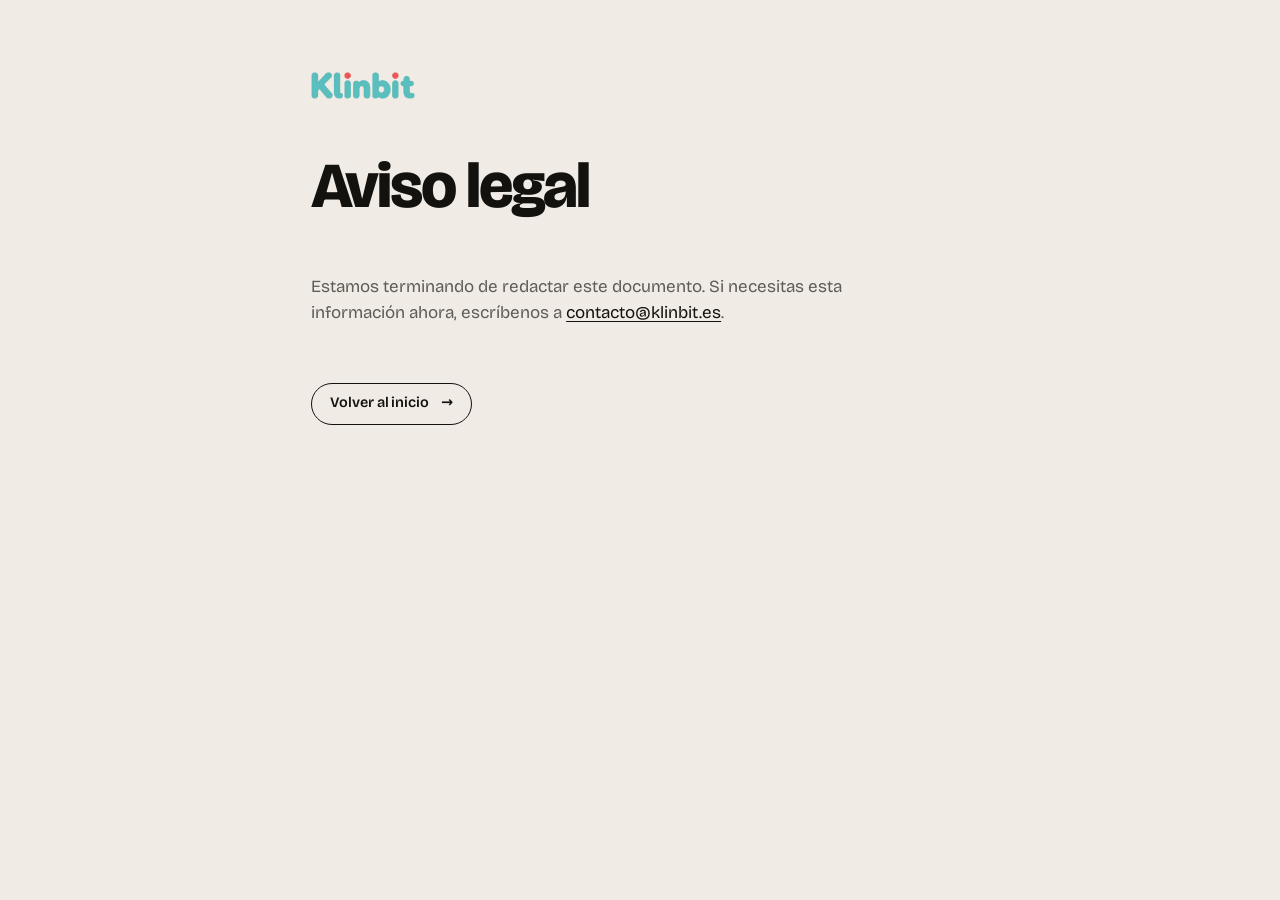
==== aviso-legal.html @ e5b4c623 "Web de Klinbit: estructura lista para GitHub Pages Sitio estático sin dependencias. Estructura: inde" ====
<!DOCTYPE html>
<html lang="es">
<head>
  <meta charset="utf-8">
  <meta name="viewport" content="width=device-width, initial-scale=1">
  <title>Aviso legal | Klinbit</title>
  <meta name="robots" content="noindex">
  <link rel="icon" type="image/png" href="icons/favicon.png">
  <link rel="preload" href="fonts/bricolage-grotesque-latin.woff2" as="font" type="font/woff2" crossorigin>
  <link rel="stylesheet" href="css/styles.css">
</head>
<body>
  <!--
    PENDIENTE: sustituir el contenido de esta página por el texto legal definitivo
    (Aviso legal). Mientras tanto la web enlaza aquí para que ningún enlace quede roto.
  -->
  <main class="legal-page">
    <div class="legal-page__in">
      <a class="legal-page__logo" href="index.html" aria-label="Klinbit, volver al inicio"><img src="images/klinbit-logo.webp" alt="Klinbit" width="594" height="155"></a>
      <h1>Aviso legal</h1>
      <p>Estamos terminando de redactar este documento. Si necesitas esta información ahora, escríbenos a <a href="mailto:contacto@klinbit.es">contacto@klinbit.es</a>.</p>
      <p><a class="btn btn--sm" href="index.html">Volver al inicio <span class="btn__arrow" aria-hidden="true">→</span></a></p>
    </div>
  </main>
</body>
</html>
---- css/styles.css ----
/* ==========================================================================
   KLINBIT · Hoja de estilos (v2, rediseño premium)
   --------------------------------------------------------------------------
   01 Fuentes y tokens        06 Acto I · Apertura
   02 Base                    07 Acto II · Problema y método
   03 Layout y utilidades     08 Acto III · Entregable, equipo, pruebas
   04 Componentes             09 Cierre: contacto + FAQ
   05 Cabecera y menú         10 Pie · 11 Movimiento · 12 Responsive

   Sistema:
   · Dos familias, tres registros con función
       Archivo Black ........ solo H1 y cifras protagonistas
       Bricolage (contraste) . titulares y texto
       Bricolage (fino) ..... etiquetas, datos, firmas
   · Paleta: papel, tinta cálida, turquesa y UN solo rojo.
       Rojo = "lo que reducimos". Turquesa = lo medido / el método.
   ========================================================================== */

/* ---------- 01. Fuentes y tokens ---------- */
@font-face { font-family: "Archivo Black"; font-weight: 400; font-display: swap;
  src: url("../fonts/archivo-black-latin.woff2") format("woff2"); }
@font-face { font-family: "Bricolage Grotesque"; font-weight: 200 800; font-display: swap;
  src: url("../fonts/bricolage-grotesque-latin.woff2") format("woff2"); }

/* Permite animar el avance de las "máscaras de dibujo" de las ilustraciones */
@property --p { syntax: "<number>"; inherits: false; initial-value: 0; }

:root {
  /* Color */
  --paper: #f0ece5;
  --paper-2: #e6e0d6;
  --ink: #14120f;
  --ink-2: #1e1b17;
  --teal: #5bc4c1;
  --red: #e0574d;
  --muted: rgba(20, 18, 15, .66);
  --muted-inv: rgba(240, 236, 229, .7);
  --line: rgba(20, 18, 15, .16);
  --line-inv: rgba(240, 236, 229, .2);

  /* Tipografía */
  --f-display: "Archivo Black", "Archivo", system-ui, sans-serif;
  --f-text: "Bricolage Grotesque", system-ui, -apple-system, "Segoe UI", sans-serif;
  --f-label: var(--f-text); /* etiquetas: Bricolage en peso fino, en mayúsculas pequeñas */

  /* Layout */
  --max: 1440px;
  --gutter: clamp(20px, 4vw, 56px);
  --header-h: 72px;
  --title: clamp(2rem, min(5vw, 7.5svh), 5rem);   /* tamaño único de los títulos de sección */

  /* Movimiento */
  --ease: cubic-bezier(.2, .8, .2, 1);
  --ease-out: cubic-bezier(.16, 1, .3, 1);
}

/* ---------- 02. Base ---------- */
*, *::before, *::after { box-sizing: border-box; }
html { -webkit-text-size-adjust: 100%; scroll-padding-top: 24px; }
html:not(.has-pin) { scroll-behavior: smooth; }
body {
  margin: 0; background: var(--paper); color: var(--ink);
  font-family: var(--f-text); font-size: 1.0625rem; line-height: 1.55; font-weight: 400;
  -webkit-font-smoothing: antialiased; text-rendering: optimizeLegibility;
  overflow-x: clip;
}
img, svg { display: block; max-width: 100%; }
img { height: auto; }
h1, h2, h3, h4, p, ul, ol, figure, blockquote, dl, dd { margin: 0; }
ul, ol { padding: 0; list-style: none; }
a { color: inherit; }
button, input, textarea { font: inherit; color: inherit; }
sub { font-size: .62em; line-height: 0; }
::selection { background: var(--teal); color: var(--ink); }

:focus-visible { outline: 2px solid var(--ink); outline-offset: 4px; border-radius: 4px; }
[data-tone="dark"] :focus-visible, .tone-dark :focus-visible { outline-color: var(--teal); }

.skip-link { position: fixed; left: 16px; top: -80px; z-index: 200; background: var(--ink); color: var(--paper);
  padding: 12px 18px; border-radius: 999px; text-decoration: none; transition: top .2s var(--ease); }
.skip-link:focus { top: 12px; }
.sr-only { position: absolute !important; width: 1px; height: 1px; margin: -1px; padding: 0; overflow: hidden;
  clip: rect(0 0 0 0); white-space: nowrap; border: 0; }

/* Grano de papel: sutil pero perceptible, sobre toda la página */
.grain-fx { position: fixed; inset: 0; z-index: 90; pointer-events: none; opacity: .5; mix-blend-mode: multiply;
  background-image: url("data:image/svg+xml;utf8,<svg xmlns='http://www.w3.org/2000/svg' width='220' height='220'><filter id='n' x='0' y='0' width='100%' height='100%'><feTurbulence type='fractalNoise' baseFrequency='.8' numOctaves='2' stitchTiles='stitch'/><feColorMatrix values='0 0 0 0 .2  0 0 0 0 .18  0 0 0 0 .15  0 0 0 .22 0'/></filter><rect width='100%' height='100%' filter='url(%23n)'/></svg>");
  background-size: 220px; }

/* ---------- 03. Layout y utilidades ---------- */
.wrap { width: 100%; max-width: var(--max); margin-inline: auto; padding-inline: var(--gutter); }
.grid { display: grid; grid-template-columns: repeat(12, minmax(0, 1fr)); column-gap: clamp(12px, 2vw, 28px); }

/* Etiqueta (usada con variaciones de posición en cada sección) */
.label { font-family: var(--f-label); font-weight: 400; font-size: .72rem; line-height: 1; letter-spacing: .04em; text-transform: uppercase; color: var(--muted); }
.tone-dark .label { color: var(--muted-inv); }

.h2 { font-family: var(--f-text); font-weight: 800; font-size: var(--title); line-height: .98;
  letter-spacing: -.032em; font-variation-settings: "opsz" 96; text-wrap: balance; }
.lead { font-weight: 300; font-size: clamp(1.1rem, 1.5vw, 1.4rem); line-height: 1.4; letter-spacing: -.012em; max-width: 34ch; text-wrap: pretty; }
.body { max-width: 52ch; color: var(--muted); text-wrap: pretty; }
.tone-dark .body { color: var(--muted-inv); }

/* Tramas de revelado de palabras en titulares (JS divide el texto en palabras) */
.split .w { display: inline-block; overflow: hidden; vertical-align: top; padding-bottom: .12em; margin-bottom: -.12em; }
.split .w > span { display: inline-block; transform: translateY(105%); transition: transform .9s var(--ease-out); transition-delay: calc(var(--i, 0) * 55ms); }
.split.is-in .w > span { transform: none; }
html:not(.js) .split .w > span { transform: none; }

/* ---------- 04. Componentes ---------- */

/* Botón: contorno que se rellena; flecha de texto que avanza */
.btn { position: relative; display: inline-flex; align-items: center; gap: 12px; min-height: 52px; padding: 0 26px;
  border-radius: 999px; border: 1.5px solid currentColor; background: transparent; color: var(--ink);
  font-weight: 600; font-size: .98rem; letter-spacing: -.005em; text-decoration: none; cursor: pointer; overflow: hidden;
  isolation: isolate; transition: color .35s var(--ease), border-color .35s var(--ease), transform .2s var(--ease); }
.btn::before { content: ""; position: absolute; inset: 0; z-index: -1; background: var(--ink); border-radius: inherit;
  transform: translateY(101%); transition: transform .45s var(--ease-out); }
.btn:hover { color: var(--paper); }
.btn:hover::before { transform: none; }
.btn:active { transform: scale(.975); }
.btn__arrow { display: inline-block; transition: transform .45s var(--ease-out); }
.btn:hover .btn__arrow { transform: translateX(5px); }
.btn--solid { background: var(--ink); color: var(--paper); border-color: var(--ink); }
.btn--solid::before { background: var(--red); }
.btn--solid:hover { border-color: var(--red); }
.btn--teal { background: var(--teal); color: var(--ink); border-color: var(--teal); }
.btn--teal::before { background: var(--paper); }
.btn--teal:hover { color: var(--ink); border-color: var(--paper); }
.btn--sm { min-height: 42px; padding: 0 18px; font-size: .9rem; }
.tone-dark .btn:not(.btn--teal):not(.btn--solid) { color: var(--paper); }
.tone-dark .btn:not(.btn--teal):not(.btn--solid)::before { background: var(--paper); }
.tone-dark .btn:not(.btn--teal):not(.btn--solid):hover { color: var(--ink); }

/* Enlace de texto con subrayado que se dibuja */
.link { position: relative; display: inline-flex; align-items: center; gap: 10px; font-weight: 600; text-decoration: none; padding-block: 6px; }
.link::after { content: ""; position: absolute; left: 0; right: 0; bottom: 2px; height: 1.5px; background: currentColor;
  transform-origin: left; transition: transform .5s var(--ease-out); }
.link:hover::after { transform: scaleX(.0); transform-origin: right; }
.link__ico { display: inline-block; transition: transform .45s var(--ease-out); }
.link:hover .link__ico { transform: translateY(4px); }

/* Ilustración que se "dibuja": máscara de barrido controlada por --p */
.wipe { --p: 0; -webkit-mask-image: linear-gradient(100deg, #000 calc(var(--p) * 135% - 35%), transparent calc(var(--p) * 135%));
  mask-image: linear-gradient(100deg, #000 calc(var(--p) * 135% - 35%), transparent calc(var(--p) * 135%)); }
.wipe.is-in { --p: 1; transition: --p 1.7s cubic-bezier(.45, .05, .25, 1); }
html:not(.js) .wipe { --p: 1; }

/* ---------- 05. Cabecera y menú ---------- */
.hdr { position: fixed; inset: 0 0 auto 0; z-index: 100; height: var(--header-h); color: var(--ink);
  transition: color .4s var(--ease), background-color .4s var(--ease), transform .5s var(--ease-out); }
.hdr[data-tone="dark"] { color: var(--paper); }
.hdr.is-solid { background: color-mix(in srgb, var(--paper) 82%, transparent); -webkit-backdrop-filter: blur(16px) saturate(1.3); backdrop-filter: blur(16px) saturate(1.3); }
.hdr.is-solid[data-tone="dark"] { background: color-mix(in srgb, var(--ink) 78%, transparent); }
.hdr__in { height: 100%; display: flex; align-items: center; justify-content: space-between; gap: 24px; }
.hdr__logo { display: block; width: 104px; flex: none; }
.hdr__logo img { width: 100%; height: auto; }
.hdr__nav { display: flex; align-items: center; gap: clamp(22px, 3vw, 44px); }
.hdr__link { font-family: var(--f-label); font-weight: 400; font-size: .72rem; letter-spacing: .04em; text-transform: uppercase; text-decoration: none; position: relative; padding: 8px 0; opacity: .78; transition: opacity .25s; }
.hdr__link::after { content: ""; position: absolute; left: 0; right: 0; bottom: 2px; height: 1.5px; background: currentColor; transform: scaleX(0); transform-origin: left; transition: transform .45s var(--ease-out); }
.hdr__link:hover, .hdr__link[aria-current="true"] { opacity: 1; }
.hdr__link:hover::after, .hdr__link[aria-current="true"]::after { transform: scaleX(1); }
.hdr__bar { position: absolute; left: 0; right: 0; bottom: 0; height: 2px; background: var(--red); transform-origin: left; transform: scaleX(var(--prog, 0)); }
.hdr[data-tone="dark"] .btn:not(.btn--solid) { color: var(--paper); }
.hdr[data-tone="dark"] .btn:not(.btn--solid)::before { background: var(--paper); }
.hdr[data-tone="dark"] .btn:not(.btn--solid):hover { color: var(--ink); }
.hdr.is-hidden { transform: translateY(-100%); }
html.menu-open .hdr, html.menu-open .hdr[data-tone] { color: var(--paper); background: transparent; -webkit-backdrop-filter: none; backdrop-filter: none; }

.burger { display: none; align-items: center; gap: 10px; height: 42px; padding: 0 16px; background: transparent; cursor: pointer;
  border: 1.5px solid currentColor; border-radius: 999px; font-family: var(--f-label); font-weight: 400; font-size: .72rem; letter-spacing: .04em; text-transform: uppercase; }
.burger i { position: relative; width: 16px; height: 10px; }
.burger i::before, .burger i::after { content: ""; position: absolute; left: 0; right: 0; height: 1.5px; background: currentColor; transition: transform .4s var(--ease-out), top .4s var(--ease-out); }
.burger i::before { top: 1px; } .burger i::after { top: 8px; }
.burger[aria-expanded="true"] i::before { top: 4.5px; transform: rotate(45deg); }
.burger[aria-expanded="true"] i::after { top: 4.5px; transform: rotate(-45deg); }

.menu { position: fixed; inset: 0; z-index: 95; background: var(--ink); color: var(--paper); display: flex; flex-direction: column; justify-content: space-between;
  padding: calc(var(--header-h) + 40px) var(--gutter) 36px; clip-path: inset(0 0 100% 0); visibility: hidden; overflow-y: auto;
  transition: clip-path .7s var(--ease-out), visibility 0s linear .7s; }
.menu.is-open { clip-path: inset(0); visibility: visible; transition: clip-path .7s var(--ease-out), visibility 0s; }
.menu__links { display: grid; }
.menu__links a { font-family: var(--f-display); font-size: clamp(2.2rem, 11vw, 4rem); letter-spacing: -.04em; line-height: 1.1; text-decoration: none; padding: 10px 0; border-bottom: 1px solid var(--line-inv); }
.menu__foot { display: grid; gap: 14px; font-family: var(--f-label); font-weight: 400; font-size: .8rem; }
.menu__foot a { text-decoration: none; }

/* Botón flotante discreto (móvil): aparece tras el hero, se esconde al bajar */
.fab { position: fixed; right: max(16px, env(safe-area-inset-right)); bottom: max(16px, env(safe-area-inset-bottom)); z-index: 80; display: none;
  transform: translateY(160%); transition: transform .5s var(--ease-out); }
.fab .btn { background: var(--ink); color: var(--paper); border-color: var(--ink); min-height: 46px; box-shadow: 0 12px 30px -10px rgba(20, 18, 15, .55); }
.fab.is-on { transform: none; }

/* ---------- 06. Acto I · Apertura ---------- */
.act1 { position: relative; }
.hero { position: sticky; top: 0; height: 100svh; min-height: 640px; max-height: 1100px; overflow: clip; z-index: 1; background: var(--paper); }
.hero__inner { position: relative; z-index: 3; height: 100%; padding-top: calc(var(--header-h) + clamp(12px, 3.5vh, 48px)); will-change: transform, opacity;
  transform: translate3d(0, calc(var(--hp, 0) * -7vh), 0) scale(calc(1 - var(--hp, 0) * .05)); opacity: calc(1 - var(--hp, 0) * .55); transform-origin: 50% 0; }
.hero__title { font-family: var(--f-display); font-weight: 400; font-size: clamp(2.6rem, min(8vw, 15.5svh), 7.9rem); line-height: .88; letter-spacing: -.055em; text-wrap: balance; }
.hero__title .ln { display: block; overflow: hidden; padding: .06em 0 .1em; margin: -.06em 0 -.1em; }
.hero__title .ln > span { display: block; animation: rise 1.1s var(--ease-out) both; }
.hero__title .ln:nth-child(2) > span { animation-delay: .12s; }
.hero__title .ln:nth-child(3) > span { animation-delay: .24s; }
.hero__title .soft { font-family: var(--f-text); font-weight: 200; letter-spacing: -.06em; font-variation-settings: "opsz" 96; color: var(--muted); }
.hero__side { position: absolute; z-index: 4; right: var(--gutter); top: calc(var(--header-h) + clamp(12px, 3.5vh, 48px) + 6.4vw); width: min(34ch, 36vw);
  display: grid; gap: 22px; animation: fade-up 1s var(--ease-out) .6s both; }
.hero__cta { display: flex; flex-wrap: wrap; align-items: center; gap: 14px 26px; }
.hero__art { position: absolute; z-index: 2; left: 0; right: 0; bottom: 56px; will-change: transform; transform: translate3d(0, calc(24% + var(--hp, 0) * 10vh), 0) scale(calc(1 + var(--hp, 0) * .06)); transform-origin: 50% 100%; }
.hero__art img { width: min(100%, 150svh); margin-inline: auto; height: auto; }
.hero__art.wipe { animation: draw 2.2s cubic-bezier(.45, .05, .25, 1) .35s both; }
.hero__foot { position: absolute; z-index: 5; left: 0; right: 0; bottom: 0; height: 56px; border-top: 1px solid var(--line); background: var(--paper); }
.hero__foot .wrap { height: 100%; display: flex; align-items: center; justify-content: space-between; gap: 20px; }
.sign { display: flex; align-items: center; gap: 14px; font-family: var(--f-label); font-weight: 400; font-size: .72rem; letter-spacing: .02em; }
.sign b { font-weight: 500; text-transform: uppercase; }
.sign span { color: var(--muted); }
.eq { display: inline-flex; align-items: flex-end; gap: 2px; height: 16px; }
.eq i { width: 2px; background: var(--ink); height: 100%; transform-origin: 50% 100%; animation: eq 1.1s ease-in-out infinite; }
.eq i:nth-child(2n) { animation-duration: 1.4s; } .eq i:nth-child(3n) { animation-duration: .9s; animation-delay: -.3s; } .eq i:nth-child(4n) { animation-delay: -.6s; }
.creds { display: flex; align-items: center; gap: 14px; font-family: var(--f-label); font-weight: 400; font-size: .72rem; text-transform: uppercase; letter-spacing: .02em; color: var(--muted); }
.creds img { height: 15px; width: auto; filter: brightness(0); opacity: .75; }
.creds .sep { width: 1px; height: 14px; background: var(--line); }

/* ---------- 07. Acto II · Problema ---------- */
.problem { position: relative; z-index: 2; background: var(--ink); color: var(--paper); border-radius: clamp(24px, 4vw, 56px) clamp(24px, 4vw, 56px) 0 0; margin-top: -2px; }
.problem__pin { position: relative; min-height: 100svh; padding: calc(var(--header-h) + 20px) 0 28px; display: flex; flex-direction: column; justify-content: space-between; gap: 32px; overflow: clip; }
.problem__top { display: grid; grid-template-columns: repeat(12, minmax(0, 1fr)); column-gap: clamp(12px, 2vw, 28px); align-items: start; row-gap: 16px; }
.problem__top .label { grid-column: 1 / -1; }
.problem__top .h2 { grid-column: 1 / span 6; }
.problem__top .lead { grid-column: 8 / span 5; align-self: end; color: var(--muted-inv); }
.problem__stage { position: relative; display: grid; grid-template-columns: repeat(12, minmax(0, 1fr)); column-gap: clamp(12px, 2vw, 28px); align-items: end; }
.stat53 { grid-column: 1 / span 7; display: flex; align-items: flex-start; line-height: .78; color: var(--red); font-family: var(--f-display); letter-spacing: -.07em; margin-left: -.04em; }
.stat53 .n { font-size: max(6rem, min(30vw, 38svh)); font-variant-numeric: tabular-nums; }
.stat53 .u { font-size: max(2.6rem, min(10vw, 13svh)); margin-top: .12em; margin-left: .02em; }
.problem__read { grid-column: 9 / span 4; display: grid; gap: clamp(16px, 3vh, 40px); padding-bottom: .6rem; }
.problem__read p.big { font-size: clamp(1.15rem, 1.7vw, 1.6rem); line-height: 1.28; font-weight: 400; letter-spacing: -.015em; max-width: 24ch; }
.stat40 { display: flex; align-items: baseline; gap: 14px; transition: opacity .8s var(--ease), transform .8s var(--ease-out); }
.stat40 .n { white-space: nowrap; font-family: var(--f-display); font-size: clamp(3rem, 6vw, 6rem); line-height: .85; letter-spacing: -.06em; color: var(--teal); font-variant-numeric: tabular-nums; }
.stat40 p { max-width: 22ch; font-size: 1rem; line-height: 1.3; color: var(--muted-inv); }
.problem__bottom { display: grid; grid-template-columns: repeat(12, minmax(0, 1fr)); column-gap: clamp(12px, 2vw, 28px); align-items: end; padding-top: 28px; border-top: 1px solid var(--line-inv); row-gap: 18px; }
.stamp { grid-column: 1 / span 2; position: relative; width: min(clamp(84px, 11vw, 150px), 17svh); aspect-ratio: 1; }
.stamp svg { width: 100%; height: 100%; overflow: visible; transform: rotate(calc(var(--sp, 0) * 360deg)); }
.stamp text { font-family: var(--f-label); font-weight: 400; font-size: 10.4px; letter-spacing: .1em; text-transform: uppercase; fill: var(--paper); }
.stamp .core { position: absolute; inset: 0; display: grid; place-items: center; font-family: var(--f-display); font-size: clamp(1rem, 1.4vw, 1.4rem); color: var(--teal); letter-spacing: -.04em; }
.problem__dir { grid-column: 3 / span 4; font-size: 1rem; line-height: 1.4; max-width: 38ch; }
.problem__dir b { font-weight: 600; color: var(--paper); }
.problem__law { grid-column: 8 / span 5; font-size: .875rem; line-height: 1.45; color: var(--muted-inv); max-width: 52ch; }
.problem__law .label { display: block; margin-bottom: 8px; }
.problem__out { font-family: var(--f-text); font-weight: 300; font-size: clamp(1.1rem, 1.5vw, 1.4rem); line-height: 1.25; letter-spacing: -.02em; color: var(--paper); max-width: 22ch; }
.problem__out em { font-style: normal; color: var(--teal); font-weight: 500; }

/* ---------- 07b. Acto II · Método (escenario fijado de 4 pasos) ---------- */
.method { position: relative; z-index: 3; background: var(--teal); color: var(--ink); }
.method__stage { position: relative; display: block; padding-top: calc(var(--header-h) + 40px); padding-bottom: 24px; }
.m-title { margin-bottom: 8px; }
.roll, .index { display: none; }               /* solo existen con el escenario fijado */
.steps { display: grid; gap: 0; }
.step { display: grid; gap: 28px; padding: 44px 0 52px; border-top: 1.5px solid rgba(20, 18, 15, .3); }
.step__name { font-family: var(--f-display); font-weight: 400; font-size: clamp(3rem, 14.5vw, 7rem); line-height: .9; letter-spacing: -.06em; }
.step__text { display: grid; gap: 14px; align-content: start; }
.step__text .body { color: rgba(20, 18, 15, .8); font-size: 1.05rem; max-width: 46ch; }
.gain { display: grid; gap: 6px; max-width: 46ch; margin-top: 10px; font-size: 1.02rem; line-height: 1.4; font-weight: 500; letter-spacing: -.01em; }
.gain .label { color: rgba(20, 18, 15, .7); }
.step__plate { position: relative; width: min(74%, 340px); aspect-ratio: 4 / 5; background: var(--paper); border-radius: 999px 999px 0 0; overflow: hidden; }
.step__plate img { position: absolute; left: 50%; bottom: 0; transform: translateX(-50%); width: 94%; max-height: 92%; object-fit: contain; object-position: 50% 100%; }

/* Con escenario fijado (escritorio) */
html.has-pin .method__pin { position: sticky; top: 0; height: 100svh; overflow: clip; }
html.has-pin .method__stage { height: 100%; display: grid; grid-template-columns: repeat(12, minmax(0, 1fr)); grid-template-rows: auto auto minmax(0, 1fr) auto; column-gap: clamp(12px, 2vw, 28px); padding-top: calc(var(--header-h) + 18px); padding-bottom: 26px; --rs: min(8.6vw, 15.5svh, 9.2rem); }
html.has-pin .m-title { grid-column: 1 / span 8; grid-row: 1; margin-bottom: 0; }
html.has-pin .roll { display: block; grid-column: 1 / span 8; grid-row: 2; height: calc(var(--rs) * .92); overflow: hidden; margin-top: 8px; }
html.has-pin .roll__track { transform: translateY(calc(var(--i, 0) * var(--rs) * -.92)); transition: transform .95s var(--ease-out); }
html.has-pin .roll span { display: block; height: calc(var(--rs) * .92); font-family: var(--f-display); font-size: var(--rs); line-height: .92; letter-spacing: -.06em; white-space: nowrap; }
html.has-pin .steps, html.has-pin .step { display: contents; }
html.has-pin .step__name { position: absolute; width: 1px; height: 1px; overflow: hidden; clip: rect(0 0 0 0); }
html.has-pin .step__text { grid-column: 1 / span 6; grid-row: 3; align-self: end; padding-bottom: clamp(18px, 4svh, 40px); opacity: 0; transform: translateY(16px); pointer-events: none; transition: opacity .45s var(--ease), transform .8s var(--ease-out); }
html.has-pin .step.is-on .step__text { opacity: 1; transform: none; pointer-events: auto; transition-delay: .25s; }
html.has-pin .step__text { gap: clamp(8px, 1.6svh, 16px); }
html.has-pin .step__text .body { font-size: clamp(1.02rem, 1.5vw, 1.34rem); line-height: 1.38; max-width: 42ch; color: rgba(20, 18, 15, .88); }
html.has-pin .gain { font-size: clamp(.95rem, 1.2vw, 1.08rem); padding-top: 14px; margin-top: 6px; border-top: 1.5px solid rgba(20, 18, 15, .3); max-width: 42ch; }
html.has-pin .step__plate { grid-column: 9 / span 4; grid-row: 1 / span 4; align-self: end; justify-self: end; width: min(100%, calc((100svh - var(--header-h) - 70px) * .8)); aspect-ratio: 4 / 5; clip-path: inset(100% 0 0 0); transition: clip-path 1.1s var(--ease-out); }
html.has-pin .step.is-on .step__plate { clip-path: inset(0); }
html.has-pin .index { display: grid; grid-column: 1 / span 7; grid-row: 4; grid-template-columns: repeat(4, 1fr); gap: 14px; }
.index button { position: relative; text-align: left; padding: 14px 0 0; background: none; border: 0; cursor: pointer; font-family: var(--f-label); font-weight: 400; font-size: .76rem; text-transform: uppercase; letter-spacing: .06em; color: rgba(20, 18, 15, .5); transition: color .3s; }
.index button i { position: absolute; left: 0; right: 0; top: 0; height: 1.5px; background: rgba(20, 18, 15, .25); }
.index button i::after { content: ""; position: absolute; inset: 0; background: var(--ink); transform-origin: left; transform: scaleX(var(--f, 0)); }
.index button.on { color: var(--ink); font-weight: 500; }
.index button:hover { color: var(--ink); }

/* ---------- 08. Acto III · Entregable ---------- */
.deliver { position: relative; background: var(--paper); padding: clamp(96px, 14vw, 200px) 0 clamp(80px, 10vw, 160px); overflow: clip; }
.deliver__grid { display: grid; grid-template-columns: repeat(12, minmax(0, 1fr)); column-gap: clamp(12px, 2vw, 28px); align-items: start; }
.deliver__copy { grid-column: 1 / span 4; display: grid; gap: 28px; position: relative; z-index: 3; }
.deliver__copy .h2 { max-width: 9ch; }
.parts { display: grid; border-top: 1px solid var(--line); }
.parts li { display: flex; gap: 14px; align-items: baseline; padding: 12px 0; border-bottom: 1px solid var(--line); font-size: .98rem; line-height: 1.3; }
.parts li::before { content: ""; width: 7px; height: 7px; border-radius: 50%; background: var(--red); flex: none; transform: translateY(-1px); }
.docs { grid-column: 5 / span 8; position: relative; height: clamp(440px, 46vw, 680px); perspective: 1600px; margin-right: calc(var(--gutter) * -1); }
.doc { position: absolute; width: clamp(220px, 24vw, 350px); aspect-ratio: 1 / 1.38; background: #fbfaf7; border-radius: 6px; padding: clamp(16px, 2vw, 28px); display: flex; flex-direction: column; gap: 14px; color: var(--ink);
  box-shadow: 0 1px 0 rgba(20, 18, 15, .06), 0 30px 60px -28px rgba(20, 18, 15, .45), 0 8px 20px -12px rgba(20, 18, 15, .3);
  transform-style: preserve-3d; transition: box-shadow .5s var(--ease); will-change: transform; }
.doc--1 { left: 0; top: 8%; z-index: 1; transform: translate3d(calc(var(--dp, 0) * 0px), calc((1 - var(--dp, 0)) * 90px), 0) rotate(calc(-9deg + var(--dp, 0) * 3deg)) rotateY(calc(var(--ry, 0) * 1deg)) rotateX(calc(var(--rx, 0) * 1deg)); }
.doc--2 { left: 31%; top: 0; z-index: 2; transform: translate3d(0, calc((1 - var(--dp, 0)) * 120px), 0) rotate(calc(-1deg + var(--dp, 0) * 1deg)) rotateY(calc(var(--ry, 0) * 1.4deg)) rotateX(calc(var(--rx, 0) * 1.4deg)); }
.doc--3 { left: 62%; top: 12%; z-index: 3; transform: translate3d(calc((1 - var(--dp, 0)) * -30px), calc((1 - var(--dp, 0)) * 150px), 0) rotate(calc(8deg - var(--dp, 0) * 2deg)) rotateY(calc(var(--ry, 0) * 1.9deg)) rotateX(calc(var(--rx, 0) * 1.9deg)); }
.doc__meta { display: flex; justify-content: space-between; align-items: center; font-family: var(--f-label); font-weight: 400; font-size: .56rem; letter-spacing: .04em; text-transform: uppercase; color: rgba(20, 18, 15, .55); }
.doc__meta img { width: 54px; }
.doc__title { font-family: var(--f-display); font-size: clamp(1.2rem, 2.1vw, 1.9rem); line-height: .96; letter-spacing: -.045em; }
.doc__rule { height: 1px; background: rgba(20, 18, 15, .16); }
.doc__skel { display: grid; gap: 7px; }
.doc__skel i { display: block; height: 5px; border-radius: 3px; background: rgba(20, 18, 15, .11); }
.doc__skel i:nth-child(3n) { width: 72%; } .doc__skel i:nth-child(4n) { width: 88%; }
.doc__foot { margin-top: auto; font-family: var(--f-label); font-weight: 400; font-size: .56rem; letter-spacing: .03em; text-transform: uppercase; color: rgba(20, 18, 15, .55); display: flex; justify-content: space-between; }
.bars { display: grid; gap: 9px; margin-top: 4px; }
.bars div { display: grid; gap: 4px; font-family: var(--f-label); font-weight: 400; font-size: .54rem; text-transform: uppercase; color: rgba(20, 18, 15, .6); }
.bars b { display: block; height: 10px; border-radius: 2px; background: var(--teal); width: var(--w); transform-origin: left; transform: scaleX(var(--dp, 1)); position: relative; }
.bars b::after { content: ""; position: absolute; right: 0; top: 0; bottom: 0; width: 28%; background: var(--red); border-radius: 0 2px 2px 0; opacity: .9; }
.doc__legend { display: flex; gap: 12px; font-family: var(--f-label); font-weight: 400; font-size: .54rem; text-transform: uppercase; color: rgba(20, 18, 15, .6); }
.doc__legend span::before { content: ""; display: inline-block; width: 7px; height: 7px; margin-right: 5px; border-radius: 50%; background: var(--teal); }
.doc__legend span:last-child::before { background: var(--red); }
.doc__ticks { display: grid; gap: 9px; }
.doc__ticks div { display: flex; gap: 8px; align-items: center; }
.doc__ticks div::before { content: ""; width: 9px; height: 9px; border-radius: 2px; border: 1.5px solid var(--ink); flex: none; }
.doc__ticks div:nth-child(-n+2)::before { background: var(--teal); border-color: var(--teal); }
.doc__ticks i { height: 5px; border-radius: 3px; background: rgba(20, 18, 15, .12); flex: 1; display: block; }
.doc__ticks i:nth-child(odd) { max-width: 82%; }
.docs__cap { position: absolute; left: 0; bottom: 0; z-index: 4; max-width: 46ch; }
@media (max-width: 960px) { .docs__cap { bottom: -36px; } .deliver { padding-bottom: 120px; } }

/* ---------- 08b. Quiénes somos ---------- */
.about { position: relative; background: var(--paper-2); padding: clamp(80px, 11vw, 170px) 0; overflow: clip; }
.about__grid { display: grid; grid-template-columns: repeat(12, minmax(0, 1fr)); column-gap: clamp(12px, 2vw, 28px); row-gap: 40px; align-items: start; }
.about__stmt { grid-column: 1 / span 9; }
.about .about__stmt .soft { color: var(--muted); }
.about__side { grid-column: 9 / span 4; display: grid; gap: 28px; padding-top: clamp(0px, 5vw, 80px); }
.about__side .creast { display: flex; align-items: center; gap: 14px; padding-top: 18px; border-top: 1px solid var(--line); font-family: var(--f-label); font-weight: 400; font-size: .72rem; text-transform: uppercase; color: var(--muted); }
.about__side .creast img { height: 17px; width: auto; filter: brightness(0); opacity: .8; }
.clicklink { color: var(--ink); font-weight: 300; text-decoration: none; -webkit-box-decoration-break: clone; box-decoration-break: clone;
  background: linear-gradient(var(--red), var(--red)) 0 94% / 100% .05em no-repeat; transition: color .3s var(--ease), background-size .5s var(--ease-out); }
.clicklink:hover { color: var(--red); background-size: 100% .12em; }

/* Mecanismos de prueba social (se activan con js/script.js (módulo 1/4, «Pruebas reales»)) */
.proof-case { position: relative; background: var(--ink); color: var(--paper); overflow: clip; }
.proof-case__bg { position: absolute; inset: 0; background-size: cover; background-position: center; opacity: .5; filter: grayscale(1) contrast(1.1); }
.proof-case__in { position: relative; padding: clamp(100px, 14vw, 220px) 0; display: grid; gap: clamp(36px, 5vw, 72px); }
.proof-case h2 { max-width: 16ch; }
.proof-case__nums { display: grid; grid-template-columns: repeat(2, minmax(0, 1fr)); gap: clamp(20px, 4vw, 80px); max-width: 880px; }
.proof-case__nums div { display: grid; gap: 8px; padding-top: 16px; border-top: 1px solid var(--line-inv); }
.proof-case__nums strong { font-family: var(--f-display); font-size: clamp(3rem, 8vw, 8rem); line-height: .9; letter-spacing: -.06em; }
.proof-case__nums div:last-child strong { color: var(--teal); }
.proof-case blockquote { max-width: 34ch; font-weight: 300; font-size: clamp(1.4rem, 2.6vw, 2.4rem); line-height: 1.15; letter-spacing: -.03em; }
.proof-case cite { display: block; margin-top: 14px; font-style: normal; font-family: var(--f-label); font-weight: 400; font-size: .76rem; text-transform: uppercase; color: var(--muted-inv); }
.proof-team { display: grid; grid-template-columns: repeat(auto-fill, minmax(200px, 280px)); justify-content: end; gap: 28px; margin-top: 56px; }
.proof-team figure:nth-child(even) { transform: translateY(clamp(0px, 4vw, 56px)); }
.proof-team img { width: 100%; aspect-ratio: 4 / 5; object-fit: cover; filter: grayscale(1) contrast(1.05); transition: filter .5s var(--ease); border-radius: 2px; }
.proof-team figure:hover img { filter: none; }
.proof-team figcaption { padding-top: 10px; display: grid; gap: 4px; }
.proof-team b { font-weight: 700; letter-spacing: -.02em; }
.proof-team span { font-family: var(--f-label); font-weight: 400; font-size: .7rem; text-transform: uppercase; color: var(--muted); }
.proof-team q { font-weight: 300; line-height: 1.3; margin-top: 6px; quotes: none; }
.proof-logos { display: flex; align-items: center; gap: 22px; }
.proof-logos img { height: 18px; width: auto; filter: brightness(0); opacity: .7; }

/* ---------- 09. Cierre ---------- */
.close { position: relative; background: var(--ink); color: var(--paper); padding: clamp(100px, 13vw, 200px) 0 clamp(60px, 8vw, 120px); border-radius: clamp(24px, 4vw, 56px) clamp(24px, 4vw, 56px) 0 0; margin-top: calc(clamp(24px, 4vw, 56px) * -1); z-index: 4; overflow: clip; }
.close__title { max-width: 16ch; }
.close__title .soft, .about__stmt .soft { font-weight: 200; color: var(--muted-inv); }
.close__grid { display: grid; grid-template-columns: repeat(12, minmax(0, 1fr)); column-gap: clamp(12px, 2vw, 28px); row-gap: 48px; margin-top: clamp(48px, 7vw, 100px); align-items: start; }
.close__intro { grid-column: 1 / span 4; display: grid; gap: 28px; }
.direct { display: grid; gap: 10px; font-family: var(--f-label); font-weight: 400; font-size: .86rem; }
.direct a { text-decoration: none; display: inline-flex; width: fit-content; position: relative; }
.direct a::after { content: ""; position: absolute; left: 0; right: 0; bottom: -2px; height: 1px; background: var(--teal); transform: scaleX(0); transform-origin: left; transition: transform .45s var(--ease-out); }
.direct a:hover::after { transform: scaleX(1); }
.form { grid-column: 6 / span 7; display: grid; gap: 26px; }
.field { position: relative; display: grid; }
.field input, .field textarea { width: 100%; background: transparent; border: 0; border-bottom: 1.5px solid var(--line-inv); border-radius: 0; padding: 26px 0 12px; font-size: 1.3rem; font-weight: 400; letter-spacing: -.01em; color: var(--paper); transition: border-color .3s; }
.field textarea { min-height: 96px; resize: vertical; }
.field label { position: absolute; left: 0; top: 24px; font-size: 1.15rem; color: var(--muted-inv); pointer-events: none; transition: transform .35s var(--ease-out), color .3s, font-size .35s var(--ease-out); transform-origin: left; }
.field input:focus, .field textarea:focus { outline: none; border-color: var(--teal); }
.field input:focus + label, .field input:not(:placeholder-shown) + label, .field textarea:focus + label, .field textarea:not(:placeholder-shown) + label { transform: translateY(-24px); font-size: .72rem; font-family: var(--f-label); font-weight: 400; text-transform: uppercase; letter-spacing: .04em; color: var(--teal); }
.field input:user-invalid { border-color: var(--red); }
.more { border-top: 1px solid var(--line-inv); }
.more summary { list-style: none; cursor: pointer; padding: 18px 0; display: flex; justify-content: space-between; font-family: var(--f-label); font-weight: 400; font-size: .76rem; text-transform: uppercase; letter-spacing: .04em; color: var(--muted-inv); }
.more summary::-webkit-details-marker { display: none; }
.more summary::after { content: "+"; font-size: 1.1rem; line-height: .8; transition: transform .4s var(--ease-out); }
.more[open] summary::after { transform: rotate(45deg); }
.more__in { display: grid; gap: 26px; padding-bottom: 8px; }
.legal { display: grid; grid-template-columns: auto 1fr; gap: 12px; align-items: start; font-size: .86rem; color: var(--muted-inv); line-height: 1.45; }
.legal input { width: 20px; height: 20px; margin: 1px 0 0; accent-color: var(--teal); }
.legal a { color: var(--paper); }
.form__send { display: flex; flex-wrap: wrap; align-items: center; gap: 18px 28px; }
.form__status { font-size: .95rem; min-height: 1.4em; }
.form__status.is-ok { color: var(--teal); } .form__status.is-err { color: #ff8f86; }
.hp { position: absolute; left: -9999px; width: 1px; height: 1px; overflow: hidden; }

.faq { margin-top: clamp(80px, 11vw, 180px); display: grid; grid-template-columns: repeat(12, minmax(0, 1fr)); column-gap: clamp(12px, 2vw, 28px); row-gap: 28px; }
.faq > .h2 { grid-column: 1 / span 4; }
.faq__list { grid-column: 5 / span 8; display: grid; }
.faq details { border-top: 1px solid var(--line-inv); }
.faq details:last-child { border-bottom: 1px solid var(--line-inv); }
.faq summary { list-style: none; cursor: pointer; display: flex; justify-content: space-between; align-items: center; gap: 24px; padding: 20px 0; font-weight: 600; font-size: clamp(1.05rem, 1.5vw, 1.3rem); letter-spacing: -.02em; line-height: 1.2; transition: color .3s; }
.faq summary::-webkit-details-marker { display: none; }
.faq summary::after { content: ""; flex: none; width: 14px; height: 14px; background: linear-gradient(currentColor, currentColor) center / 100% 1.5px no-repeat, linear-gradient(currentColor, currentColor) center / 1.5px 100% no-repeat; transition: transform .45s var(--ease-out); }
.faq details[open] summary::after { transform: rotate(135deg); }
.faq summary:hover { color: var(--teal); }
.faq__a { padding: 0 48px 24px 0; max-width: 58ch; color: var(--muted-inv); }

/* ---------- 09b. Aviso de cookies ---------- */
.cookie { position: fixed; z-index: 120; left: max(16px, env(safe-area-inset-left)); bottom: max(16px, env(safe-area-inset-bottom)); width: min(420px, calc(100vw - 32px));
  display: grid; gap: 12px; padding: 20px 22px 18px; background: var(--paper); color: var(--ink); border-radius: 22px;
  box-shadow: 0 1px 0 rgba(20, 18, 15, .06), 0 28px 60px -20px rgba(0, 0, 0, .55), 0 6px 16px -8px rgba(0, 0, 0, .4);
  opacity: 0; transform: translateY(24px); visibility: hidden; transition: opacity .5s var(--ease), transform .8s var(--ease-out), visibility 0s linear .8s; }
.cookie.is-on { opacity: 1; transform: none; visibility: visible; transition-delay: 0s; }
.cookie__t { font-family: var(--f-text); font-weight: 800; font-size: 1.15rem; letter-spacing: -.02em; line-height: 1; font-variation-settings: "opsz" 48; }
.cookie__d { font-size: .92rem; line-height: 1.45; color: var(--muted); }
.cookie__d a { color: var(--ink); text-underline-offset: 3px; }
.cookie__a { display: flex; gap: 10px; padding-top: 4px; }
.cookie__a .btn { flex: 1; justify-content: center; }
html.cookie-open .fab { transform: translateY(160%) !important; }
.foot__btn { background: none; border: 0; padding: 0; cursor: pointer; font: inherit; letter-spacing: inherit; text-transform: inherit; color: inherit; transition: color .25s; }
.foot__btn:hover { color: var(--teal); }

/* ---------- 10. Pie ---------- */
.foot { position: relative; background: var(--ink); color: var(--paper); overflow: clip; z-index: 5; }
.foot__mark { display: block; width: 100%; max-width: none; padding: clamp(40px, 6vw, 90px) var(--gutter) 0; margin-bottom: -2.2vw; }
.foot__mark img { width: 100%; height: auto; opacity: .96; transition: filter .6s var(--ease); }
.foot__mark:hover img { filter: hue-rotate(-12deg) saturate(1.15); }
.foot__bar { position: relative; z-index: 2; background: var(--ink); border-top: 1px solid var(--line-inv); }
.foot__bar .wrap { display: flex; flex-wrap: wrap; align-items: center; justify-content: space-between; gap: 14px 32px; padding-block: 20px; font-family: var(--f-label); font-weight: 400; font-size: .72rem; text-transform: uppercase; letter-spacing: .02em; color: var(--muted-inv); }
.foot__bar nav { display: flex; flex-wrap: wrap; gap: 8px 26px; }
.foot__bar a { text-decoration: none; transition: color .25s; }
.foot__bar a:hover { color: var(--teal); }
.totop { display: grid; place-items: center; width: 40px; height: 40px; border: 1.5px solid currentColor; border-radius: 50%; transition: background .3s, color .3s, transform .4s var(--ease-out); }
.totop:hover { background: var(--paper); color: var(--ink) !important; transform: translateY(-3px); }

/* ---------- 11. Movimiento ---------- */
@keyframes rise { from { transform: translateY(108%); } to { transform: none; } }
@keyframes fade-up { from { opacity: 0; transform: translateY(18px); } to { opacity: 1; transform: none; } }
@keyframes draw { from { --p: 0; } to { --p: 1; } }
@keyframes eq { 0%, 100% { transform: scaleY(.25); } 50% { transform: scaleY(1); } }

.js .rv { opacity: 0; transform: translateY(26px); transition: opacity .9s var(--ease), transform 1s var(--ease-out); transition-delay: var(--d, 0ms); }
.js .rv.is-in { opacity: 1; transform: none; }

/* Sin pin (móvil, movimiento reducido, sin JS): todo visible y en flujo normal */
html:not(.has-pin) .problem__pin { min-height: 0; }
html.has-pin .problem { height: 320svh; }
html.has-pin .problem__pin { position: sticky; top: 0; height: 100svh; min-height: 0; }

@media (prefers-reduced-motion: reduce) {
  *, *::before, *::after { animation-duration: .001ms !important; animation-delay: 0ms !important; transition-duration: .001ms !important; transition-delay: 0ms !important; }
  .js .rv { opacity: 1; transform: none; } .split .w > span { transform: none; } .wipe { --p: 1; } .eq i { animation: none; transform: scaleY(.6); }
  .hero__inner, .hero__art { transform: none !important; opacity: 1 !important; }
}

/* ---------- 12. Responsive ---------- */

/* Pantallas bajas (portátiles): todo el contenido fijado debe caber sin solaparse con la banda de progreso */
@media (min-width: 961px) and (max-height: 800px) {
  .panel__word { font-size: clamp(3.4rem, min(17vw, 21svh), 18rem); }
  .gain p { font-size: .95rem; line-height: 1.35; }
  .problem__read p.big { font-size: 1.05rem; } .stat40 .n { font-size: clamp(2.4rem, 4.4vw, 4rem); }
  .problem__dir { font-size: .92rem; } .problem__law { font-size: .8rem; } .problem__out { font-size: 1rem; }
  .problem__top .lead { font-size: 1.05rem; }
  .hero__art img { width: min(66vw, 130svh); margin-left: 0; }
  html.has-pin .step__text .body { font-size: 1rem; line-height: 1.36; }
  html.has-pin .gain { font-size: .94rem; padding-top: 10px; }
}
@media (max-width: 1100px) {
  .hero__side { position: relative; right: auto; top: auto; width: auto; max-width: 44ch; margin-top: 28px; padding-inline: 0; }
  .p2__art { width: 80vw; opacity: .9; }
}
@media (max-width: 960px) {
  .hero__title { font-size: clamp(3rem, 11.5vw, 7rem); }
  .hdr__nav .hdr__link { display: none; }
  .hdr__nav .btn { display: none; }
  .burger { display: inline-flex; }
  .fab { display: block; }
  .problem__top .h2, .problem__top .lead { grid-column: 1 / -1; }
  .stat53 { grid-column: 1 / -1; }
  .problem__read { grid-column: 1 / -1; margin-top: 28px; }
  .stamp { grid-column: 1 / span 3; } .problem__dir { grid-column: 4 / -1; } .problem__law { grid-column: 1 / -1; }
  .p3__art { grid-column: 1 / -1; grid-row: auto; order: 5; width: min(72%, 360px); margin: 28px 0 0; }
  .deliver__copy { grid-column: 1 / -1; } .deliver__copy .h2 { max-width: 14ch; }
  .docs { grid-column: 1 / -1; margin: 40px 0 0; height: clamp(420px, 92vw, 560px); }
  .doc { width: clamp(180px, 46vw, 300px); } .doc--1 { left: 0; top: 10%; } .doc--2 { left: 26%; } .doc--3 { left: 52%; top: 14%; }
  .about__stmt, .about__side { grid-column: 1 / -1; }
  .close__intro, .form { grid-column: 1 / -1; }
  .faq > .h2, .faq__list { grid-column: 1 / -1; }
  .hero__foot .creds .hide-s { display: none; }
}
@media (min-width: 641px) and (max-width: 960px) {
  .step { grid-template-columns: minmax(0, 1fr) minmax(200px, 320px); align-items: end; column-gap: 40px; }
  .step__name { grid-column: 1 / -1; font-size: clamp(3.4rem, 11.5vw, 6rem); }
  .step__text { grid-column: 1; } .step__plate { grid-column: 2; width: 100%; }
}
@media (max-width: 640px) {
  :root { --header-h: 64px; }
  .hdr__logo { width: 92px; }
  .hero { min-height: 720px; }
  .hero__title { font-size: clamp(2.9rem, 15.4vw, 5rem); }
  .hero__art img { max-height: 42svh; }
  .hero__foot .creds { display: none; }
  .p3__art { grid-column: 1 / -1; max-width: 70%; }
  .proof-case__nums { grid-template-columns: 1fr; }
}

/* ---------- 13. Páginas legales (aviso-legal, privacidad, cookies) ---------- */
.legal-page { min-height: 100svh; background: var(--paper); }
.legal-page__in { max-width: 760px; margin-inline: auto; padding: clamp(28px, 6vw, 72px) var(--gutter) clamp(60px, 10vw, 140px); display: grid; gap: clamp(28px, 5vw, 56px); }
.legal-page__logo { width: 104px; }
.legal-page h1 { font-family: var(--f-text); font-weight: 800; font-size: var(--title); line-height: .98; letter-spacing: -.032em; font-variation-settings: "opsz" 96; text-wrap: balance; }
.legal-page p { color: var(--muted); max-width: 52ch; }
.legal-page a:not(.legal-page__logo):not(.btn) { color: var(--ink); text-underline-offset: 3px; }
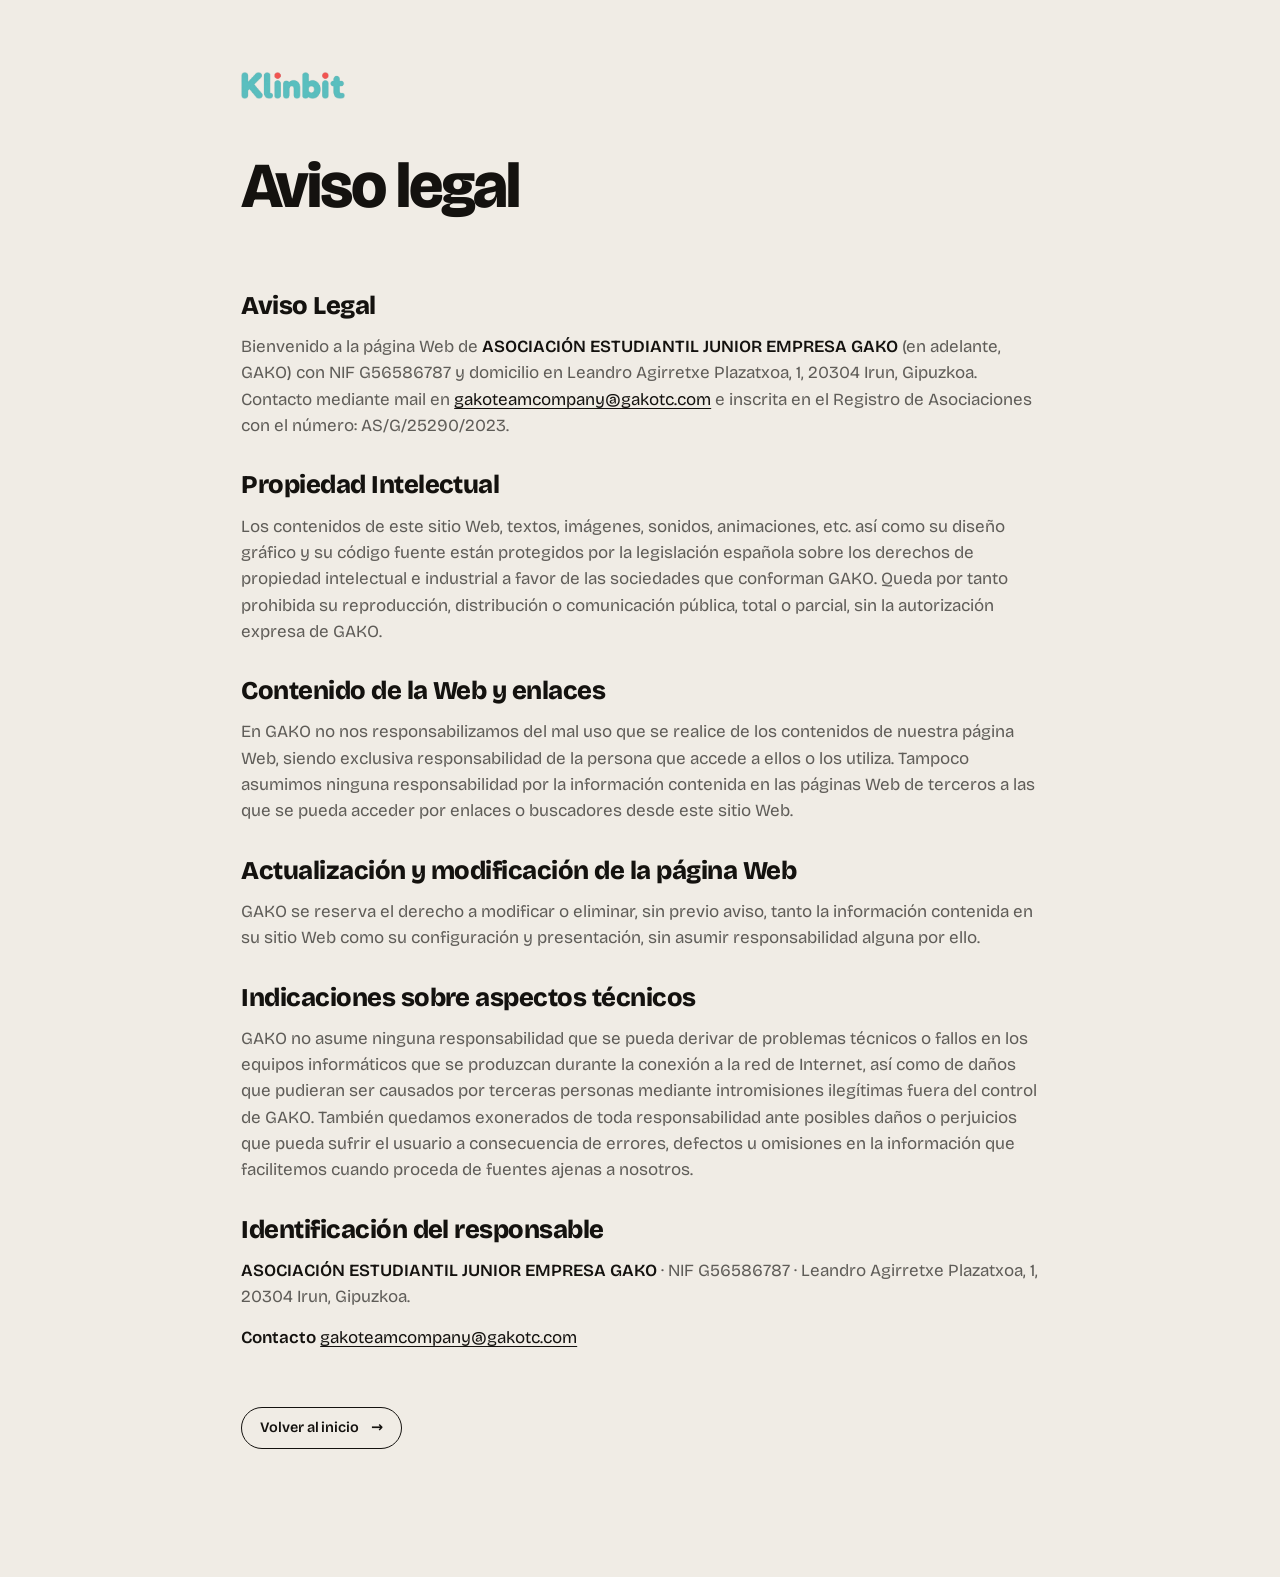
==== commit 8a809a11: "SEO integral: metadatos, schema, sitemap/robots/404, 3 páginas de servicio, analítica con consentimi" ====
--- a/aviso-legal.html
+++ b/aviso-legal.html
@@ -10,15 +10,25 @@
   <link rel="stylesheet" href="css/styles.css">
 </head>
 <body>
-  <!--
-    PENDIENTE: sustituir el contenido de esta página por el texto legal definitivo
-    (Aviso legal). Mientras tanto la web enlaza aquí para que ningún enlace quede roto.
-  -->
-  <main class="legal-page">
+  <main class="legal-page legal-page--doc">
     <div class="legal-page__in">
       <a class="legal-page__logo" href="index.html" aria-label="Klinbit, volver al inicio"><img src="images/klinbit-logo.webp" alt="Klinbit" width="594" height="155"></a>
       <h1>Aviso legal</h1>
-      <p>Estamos terminando de redactar este documento. Si necesitas esta información ahora, escríbenos a <a href="mailto:contacto@klinbit.es">contacto@klinbit.es</a>.</p>
+      <div class="legal-doc">
+      <h2>Aviso Legal</h2>
+      <p>Bienvenido a la página Web de <strong>ASOCIACIÓN ESTUDIANTIL JUNIOR EMPRESA GAKO</strong> (en adelante, GAKO) con NIF G56586787 y domicilio en Leandro Agirretxe Plazatxoa, 1, 20304 Irun, Gipuzkoa. Contacto mediante mail en <a href="mailto:gakoteamcompany@gakotc.com">gakoteamcompany@gakotc.com</a> e inscrita en el Registro de Asociaciones con el número: AS/G/25290/2023.</p>
+      <h2>Propiedad Intelectual</h2>
+      <p>Los contenidos de este sitio Web, textos, imágenes, sonidos, animaciones, etc. así como su diseño gráfico y su código fuente están protegidos por la legislación española sobre los derechos de propiedad intelectual e industrial a favor de las sociedades que conforman GAKO. Queda por tanto prohibida su reproducción, distribución o comunicación pública, total o parcial, sin la autorización expresa de GAKO.</p>
+      <h2>Contenido de la Web y enlaces</h2>
+      <p>En GAKO no nos responsabilizamos del mal uso que se realice de los contenidos de nuestra página Web, siendo exclusiva responsabilidad de la persona que accede a ellos o los utiliza. Tampoco asumimos ninguna responsabilidad por la información contenida en las páginas Web de terceros a las que se pueda acceder por enlaces o buscadores desde este sitio Web.</p>
+      <h2>Actualización y modificación de la página Web</h2>
+      <p>GAKO se reserva el derecho a modificar o eliminar, sin previo aviso, tanto la información contenida en su sitio Web como su configuración y presentación, sin asumir responsabilidad alguna por ello.</p>
+      <h2>Indicaciones sobre aspectos técnicos</h2>
+      <p>GAKO no asume ninguna responsabilidad que se pueda derivar de problemas técnicos o fallos en los equipos informáticos que se produzcan durante la conexión a la red de Internet, así como de daños que pudieran ser causados por terceras personas mediante intromisiones ilegítimas fuera del control de GAKO. También quedamos exonerados de toda responsabilidad ante posibles daños o perjuicios que pueda sufrir el usuario a consecuencia de errores, defectos u omisiones en la información que facilitemos cuando proceda de fuentes ajenas a nosotros.</p>
+      <h2>Identificación del responsable</h2>
+      <p><strong>ASOCIACIÓN ESTUDIANTIL JUNIOR EMPRESA GAKO</strong> · NIF G56586787 · Leandro Agirretxe Plazatxoa, 1, 20304 Irun, Gipuzkoa.</p>
+      <p><strong>Contacto</strong> <a href="mailto:gakoteamcompany@gakotc.com">gakoteamcompany@gakotc.com</a></p>
+      </div>
       <p><a class="btn btn--sm" href="index.html">Volver al inicio <span class="btn__arrow" aria-hidden="true">→</span></a></p>
     </div>
   </main>
--- a/css/styles.css
+++ b/css/styles.css
@@ -217,6 +217,8 @@
 .eq i:nth-child(2n) { animation-duration: 1.4s; } .eq i:nth-child(3n) { animation-duration: .9s; animation-delay: -.3s; } .eq i:nth-child(4n) { animation-delay: -.6s; }
 .creds { display: flex; align-items: center; gap: 14px; font-family: var(--f-label); font-weight: 400; font-size: .72rem; text-transform: uppercase; letter-spacing: .02em; color: var(--muted); }
 .creds img { height: 15px; width: auto; filter: brightness(0); opacity: .75; }
+.creds__logo { display: inline-flex; transition: opacity .3s; }
+.creds__logo:hover img { opacity: 1; }
 .creds .sep { width: 1px; height: 14px; background: var(--line); }
 
 /* ---------- 07. Acto II · Problema ---------- */
@@ -325,13 +327,25 @@
 @media (max-width: 960px) { .docs__cap { bottom: -36px; } .deliver { padding-bottom: 120px; } }
 
 /* ---------- 08b. Quiénes somos ---------- */
-.about { position: relative; background: var(--paper-2); padding: clamp(80px, 11vw, 170px) 0; overflow: clip; }
+.about { position: relative; background: var(--paper-2); padding: clamp(64px, 8vw, 120px) 0; overflow: clip; }
 .about__grid { display: grid; grid-template-columns: repeat(12, minmax(0, 1fr)); column-gap: clamp(12px, 2vw, 28px); row-gap: 40px; align-items: start; }
-.about__stmt { grid-column: 1 / span 9; }
+.about__stmt { grid-column: 1 / span 8; }
 .about .about__stmt .soft { color: var(--muted); }
-.about__side { grid-column: 9 / span 4; display: grid; gap: 28px; padding-top: clamp(0px, 5vw, 80px); }
-.about__side .creast { display: flex; align-items: center; gap: 14px; padding-top: 18px; border-top: 1px solid var(--line); font-family: var(--f-label); font-weight: 400; font-size: .72rem; text-transform: uppercase; color: var(--muted); }
-.about__side .creast img { height: 17px; width: auto; filter: brightness(0); opacity: .8; }
+.about__side { grid-column: 9 / span 4; display: grid; gap: 22px; padding-top: 10px; }
+.partner { grid-column: 1 / -1; display: grid; grid-template-columns: repeat(12, minmax(0, 1fr)); column-gap: clamp(12px, 2vw, 28px); row-gap: 28px; align-items: start; margin-top: clamp(8px, 2vw, 32px); padding-top: clamp(28px, 3.4vw, 44px); border-top: 1px solid var(--line); }
+.partner__id { grid-column: 1 / span 3; display: grid; gap: 18px; align-content: start; }
+.partner__logo { display: inline-flex; width: fit-content; padding-block: 2px; transition: transform .45s var(--ease-out), opacity .3s; }
+.partner__logo img { height: 30px; width: auto; filter: brightness(0); }
+.partner__logo:hover { transform: translateY(-2px); opacity: .65; }
+.partner__fig { grid-column: 4 / span 4; display: grid; gap: 10px; }
+.partner__fig strong { font-family: var(--f-display); font-weight: 400; font-size: clamp(3.4rem, 6.4vw, 6rem); line-height: .84; letter-spacing: -.055em; color: var(--red); font-variant-numeric: tabular-nums; }
+.partner__fig span { max-width: 26ch; font-size: 1rem; line-height: 1.3; font-weight: 500; letter-spacing: -.01em; }
+.partner__txt { grid-column: 8 / span 5; display: grid; gap: 16px; }
+.partner__txt > p { color: var(--muted); font-size: 1rem; line-height: 1.5; max-width: 52ch; }
+.partner__facts { display: grid; border-top: 1px solid var(--line); }
+.partner__facts li { display: flex; gap: 12px; align-items: baseline; padding: 10px 0; border-bottom: 1px solid var(--line); font-size: .92rem; line-height: 1.35; }
+.partner__facts li::before { content: ""; width: 6px; height: 6px; border-radius: 50%; background: var(--teal); flex: none; transform: translateY(-1px); }
+.partner .link { width: fit-content; font-size: .95rem; }
 .clicklink { color: var(--ink); font-weight: 300; text-decoration: none; -webkit-box-decoration-break: clone; box-decoration-break: clone;
   background: linear-gradient(var(--red), var(--red)) 0 94% / 100% .05em no-repeat; transition: color .3s var(--ease), background-size .5s var(--ease-out); }
 .clicklink:hover { color: var(--red); background-size: 100% .12em; }
@@ -364,10 +378,6 @@
 .close__title .soft, .about__stmt .soft { font-weight: 200; color: var(--muted-inv); }
 .close__grid { display: grid; grid-template-columns: repeat(12, minmax(0, 1fr)); column-gap: clamp(12px, 2vw, 28px); row-gap: 48px; margin-top: clamp(48px, 7vw, 100px); align-items: start; }
 .close__intro { grid-column: 1 / span 4; display: grid; gap: 28px; }
-.direct { display: grid; gap: 10px; font-family: var(--f-label); font-weight: 400; font-size: .86rem; }
-.direct a { text-decoration: none; display: inline-flex; width: fit-content; position: relative; }
-.direct a::after { content: ""; position: absolute; left: 0; right: 0; bottom: -2px; height: 1px; background: var(--teal); transform: scaleX(0); transform-origin: left; transition: transform .45s var(--ease-out); }
-.direct a:hover::after { transform: scaleX(1); }
 .form { grid-column: 6 / span 7; display: grid; gap: 26px; }
 .field { position: relative; display: grid; }
 .field input, .field textarea { width: 100%; background: transparent; border: 0; border-bottom: 1.5px solid var(--line-inv); border-radius: 0; padding: 26px 0 12px; font-size: 1.3rem; font-weight: 400; letter-spacing: -.01em; color: var(--paper); transition: border-color .3s; }
@@ -387,6 +397,7 @@
 .legal a { color: var(--paper); }
 .form__send { display: flex; flex-wrap: wrap; align-items: center; gap: 18px 28px; }
 .form__status { font-size: .95rem; min-height: 1.4em; }
+.form__status a { color: inherit; text-underline-offset: 3px; }
 .form__status.is-ok { color: var(--teal); } .form__status.is-err { color: #ff8f86; }
 .hp { position: absolute; left: -9999px; width: 1px; height: 1px; overflow: hidden; }
 
@@ -482,6 +493,7 @@
   .docs { grid-column: 1 / -1; margin: 40px 0 0; height: clamp(420px, 92vw, 560px); }
   .doc { width: clamp(180px, 46vw, 300px); } .doc--1 { left: 0; top: 10%; } .doc--2 { left: 26%; } .doc--3 { left: 52%; top: 14%; }
   .about__stmt, .about__side { grid-column: 1 / -1; }
+  .partner__id, .partner__fig, .partner__txt { grid-column: 1 / -1; }
   .close__intro, .form { grid-column: 1 / -1; }
   .faq > .h2, .faq__list { grid-column: 1 / -1; }
   .hero__foot .creds .hide-s { display: none; }
@@ -509,3 +521,52 @@
 .legal-page h1 { font-family: var(--f-text); font-weight: 800; font-size: var(--title); line-height: .98; letter-spacing: -.032em; font-variation-settings: "opsz" 96; text-wrap: balance; }
 .legal-page p { color: var(--muted); max-width: 52ch; }
 .legal-page a:not(.legal-page__logo):not(.btn) { color: var(--ink); text-underline-offset: 3px; }
+
+/* ---------- 14. Páginas de servicio (huella, estrategia, comunicación) ----------
+   Reutilizan los mismos tokens, tipografías y botones que la home. */
+.svc { padding-top: calc(var(--header-h) + clamp(28px, 5vw, 72px)); background: var(--paper); }
+.svc__in { max-width: 820px; display: grid; gap: clamp(28px, 4vw, 48px); padding-bottom: clamp(60px, 9vw, 120px); }
+.svc__crumbs ol { display: flex; flex-wrap: wrap; gap: 6px 10px; }
+.svc__crumbs li + li::before { content: "/"; margin-right: 10px; opacity: .5; }
+.svc__crumbs a { text-decoration: none; }
+.svc__crumbs a:hover { color: var(--ink); text-decoration: underline; text-underline-offset: 3px; }
+.svc__h1 { font-family: var(--f-text); font-weight: 800; font-size: clamp(2rem, 4.6vw, 3.9rem); line-height: 1; letter-spacing: -.03em; font-variation-settings: "opsz" 96; text-wrap: balance; }
+.svc__lead { font-weight: 300; font-size: clamp(1.15rem, 1.7vw, 1.5rem); line-height: 1.4; letter-spacing: -.012em; max-width: 46ch; text-wrap: pretty; }
+.svc__sec { display: grid; gap: 16px; padding-top: clamp(20px, 3vw, 36px); border-top: 1px solid var(--line); }
+.svc__sec h2 { font-family: var(--f-text); font-weight: 800; font-size: clamp(1.4rem, 2.5vw, 2.1rem); line-height: 1.05; letter-spacing: -.025em; text-wrap: balance; }
+.svc__sec p, .svc__list, .svc__steps { color: var(--muted); max-width: 62ch; text-wrap: pretty; }
+.svc__sec a { color: var(--ink); text-underline-offset: 3px; }
+.svc__list { display: grid; gap: 10px; }
+.svc__list li { position: relative; padding-left: 22px; }
+.svc__list li::before { content: ""; position: absolute; left: 0; top: .62em; width: 8px; height: 8px; border-radius: 50%; background: var(--teal); }
+.svc__list strong, .svc__steps strong { color: var(--ink); font-weight: 600; }
+.svc__steps { display: grid; gap: 14px; counter-reset: s; }
+.svc__steps li { position: relative; padding-left: 40px; counter-increment: s; }
+.svc__steps li::before { content: counter(s); position: absolute; left: 0; top: 0; font-family: var(--f-label); font-size: .8rem; color: var(--red); line-height: 1.9; }
+.svc__faq details { border-top: 1px solid var(--line); }
+.svc__faq details:last-child { border-bottom: 1px solid var(--line); }
+.svc__faq summary { list-style: none; cursor: pointer; display: flex; justify-content: space-between; align-items: center; gap: 24px; padding: 18px 0; font-weight: 600; font-size: 1.1rem; letter-spacing: -.01em; }
+.svc__faq summary::-webkit-details-marker { display: none; }
+.svc__faq summary::after { content: "+"; flex: none; font-weight: 300; font-size: 1.5rem; line-height: 1; transition: transform .35s var(--ease-out); }
+.svc__faq details[open] summary::after { transform: rotate(45deg); }
+.svc__faq summary:hover { color: var(--red); }
+.svc__a { padding: 0 40px 20px 0; }
+.svc__more { display: grid; gap: 12px; }
+.svc__more ul { display: flex; flex-wrap: wrap; gap: 10px 24px; }
+.svc__more a { font-weight: 600; text-underline-offset: 3px; }
+.svc__cta { background: var(--ink); color: var(--paper); padding-block: clamp(56px, 9vw, 120px); }
+.svc__cta .wrap { display: grid; gap: 20px; justify-items: start; }
+.svc__cta h2 { font-family: var(--f-text); font-weight: 800; font-size: var(--title); line-height: .98; letter-spacing: -.032em; text-wrap: balance; }
+.svc__cta p { color: var(--muted-inv); max-width: 52ch; }
+
+/* Textos legales largos (aviso legal, privacidad, cookies) */
+.legal-page--doc .legal-page__in { max-width: 900px; }
+.legal-doc { display: grid; gap: 14px; }
+.legal-doc h2 { font-family: var(--f-text); font-weight: 800; font-size: clamp(1.25rem, 2vw, 1.6rem); line-height: 1.1; letter-spacing: -.02em; margin-top: 18px; }
+.legal-page .legal-doc p { max-width: 74ch; }
+.legal-doc ul { display: grid; gap: 8px; color: var(--muted); max-width: 74ch; padding-left: 20px; list-style: disc; }
+.legal-doc strong { color: var(--ink); font-weight: 600; }
+.legal-table { overflow-x: auto; border: 1px solid var(--line); border-radius: 12px; }
+.legal-table table { width: 100%; min-width: 760px; border-collapse: collapse; font-size: .82rem; color: var(--muted); }
+.legal-table th, .legal-table td { padding: 10px 12px; text-align: left; vertical-align: top; border-bottom: 1px solid var(--line); }
+.legal-table th { color: var(--ink); font-weight: 600; font-size: .72rem; letter-spacing: .04em; text-transform: uppercase; }
